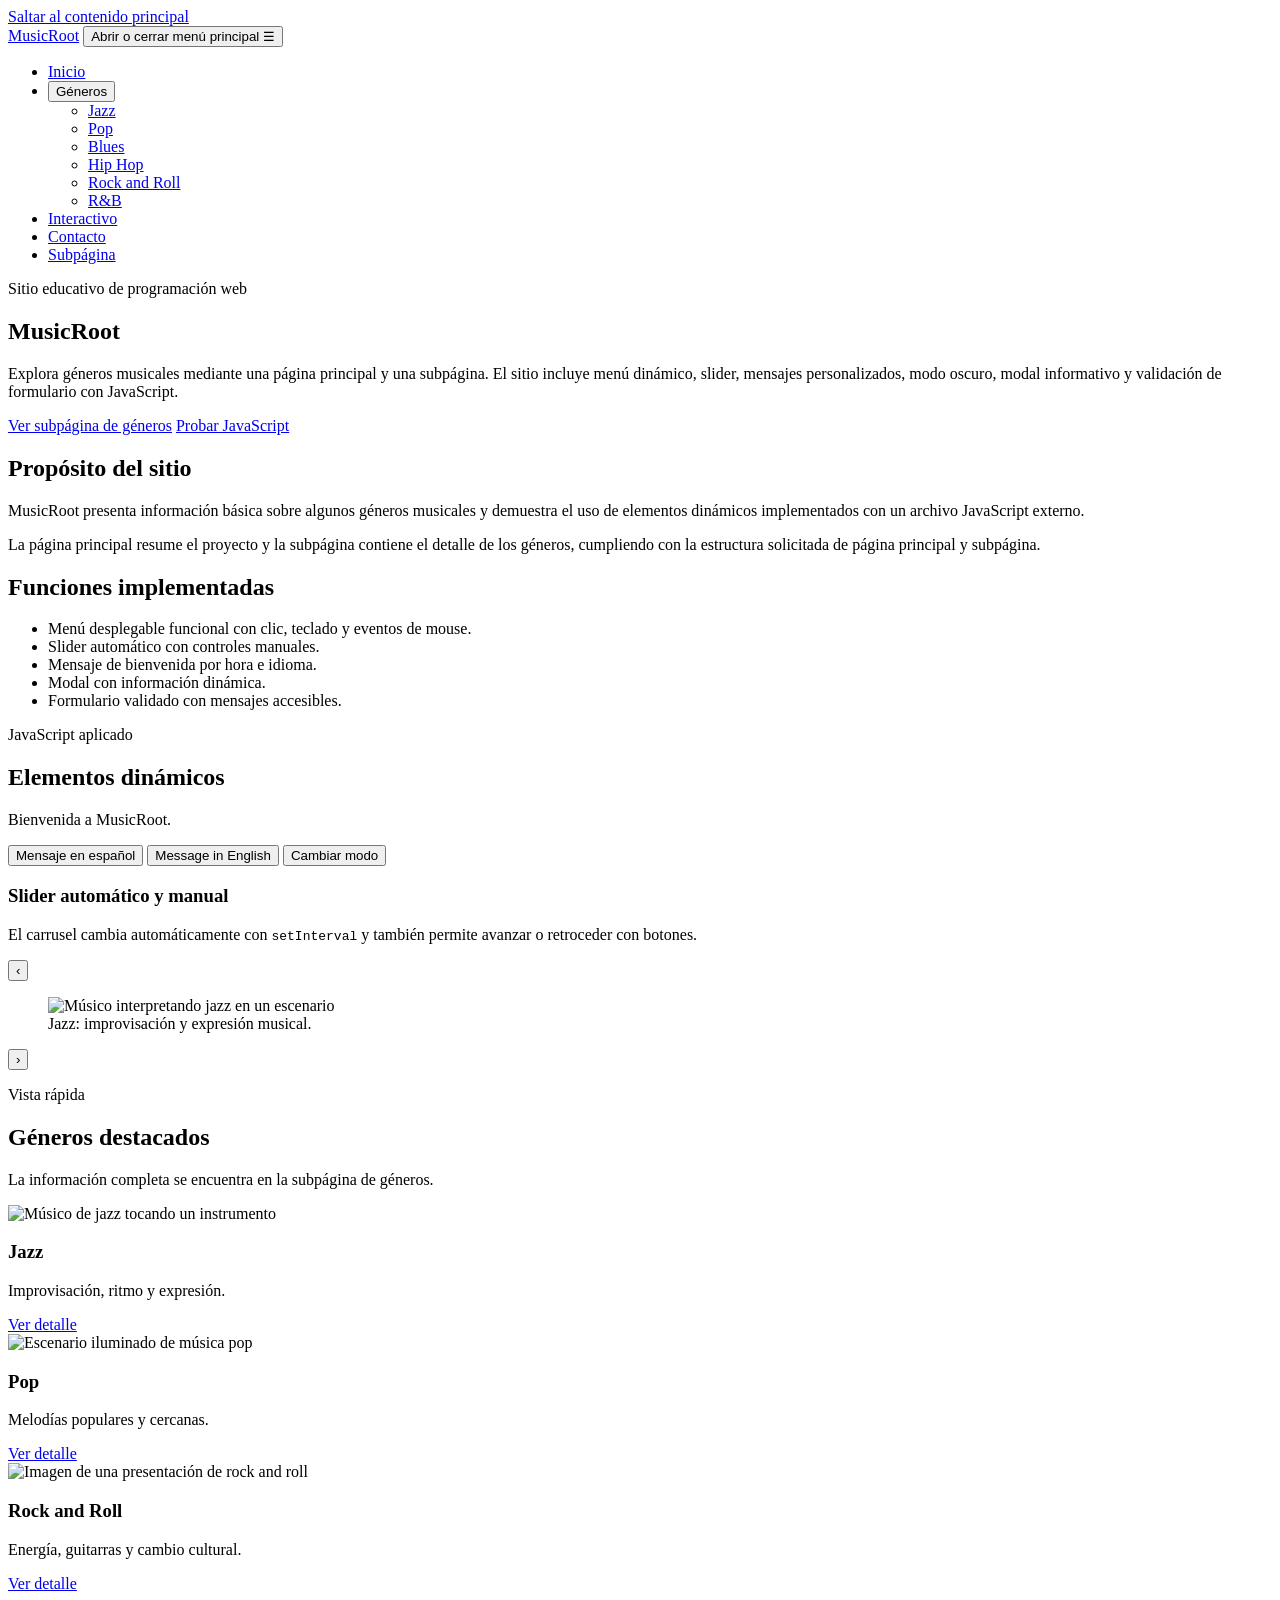
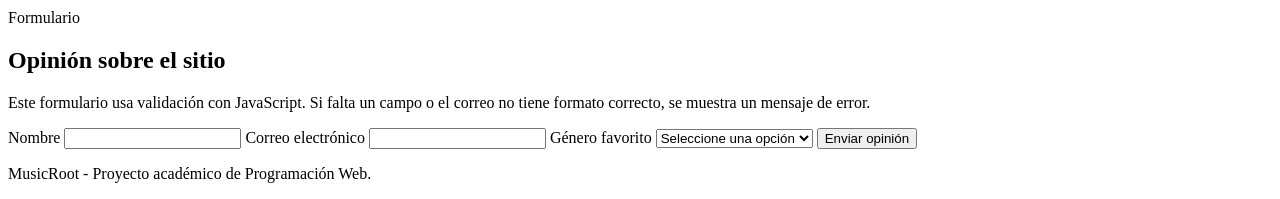
==== index.html @ 88b79dc2 "Add files via upload" ====
<!DOCTYPE html>
<html lang="es">
<head>
  <meta charset="UTF-8">
  <meta name="viewport" content="width=device-width, initial-scale=1.0">
  <title>MusicRoot | Página principal</title>
  <meta name="description" content="Sitio web educativo sobre géneros musicales con elementos dinámicos desarrollados en JavaScript.">
  <link rel="stylesheet" href="css/style.css">
  <script src="js/app.js" defer></script>
</head>
<body>
  <a class="skip-link" href="#contenido">Saltar al contenido principal</a>

  <header class="site-header">
    <div class="header-inner">
      <a class="brand" href="index.html" aria-label="Ir a la página principal de MusicRoot">MusicRoot</a>

      <button class="nav-toggle" type="button" aria-expanded="false" aria-controls="menu-principal">
        <span class="sr-only">Abrir o cerrar menú principal</span>
        <span aria-hidden="true">☰</span>
      </button>

      <nav class="main-nav" aria-label="Menú principal">
        <ul id="menu-principal" class="nav-list">
          <li><a class="active" href="index.html">Inicio</a></li>
          <li class="has-submenu">
            <button class="submenu-btn" type="button" aria-expanded="false" aria-controls="submenu-generos">Géneros</button>
            <ul id="submenu-generos" class="submenu" aria-label="Submenú de géneros musicales">
              <li><a href="generos.html#jazz">Jazz</a></li>
              <li><a href="generos.html#pop">Pop</a></li>
              <li><a href="generos.html#blues">Blues</a></li>
              <li><a href="generos.html#hiphop">Hip Hop</a></li>
              <li><a href="generos.html#rock">Rock and Roll</a></li>
              <li><a href="generos.html#rnb">R&amp;B</a></li>
            </ul>
          </li>
          <li><a href="#interactivo">Interactivo</a></li>
          <li><a href="#contacto">Contacto</a></li>
          <li><a href="generos.html">Subpágina</a></li>
        </ul>
      </nav>
    </div>
  </header>

  <main id="contenido">
    <section class="hero" aria-labelledby="titulo-principal">
      <div class="hero-content">
        <p class="eyebrow">Sitio educativo de programación web</p>
        <h1 id="titulo-principal">MusicRoot</h1>
        <p>Explora géneros musicales mediante una página principal y una subpágina. El sitio incluye menú dinámico, slider, mensajes personalizados, modo oscuro, modal informativo y validación de formulario con JavaScript.</p>
        <div class="hero-actions">
          <a class="btn primary" href="generos.html">Ver subpágina de géneros</a>
          <a class="btn secondary" href="#interactivo">Probar JavaScript</a>
        </div>
      </div>
    </section>

    <section class="intro-section" aria-labelledby="titulo-sitio">
      <div class="section-wrapper two-columns">
        <article class="card">
          <h2 id="titulo-sitio">Propósito del sitio</h2>
          <p>MusicRoot presenta información básica sobre algunos géneros musicales y demuestra el uso de elementos dinámicos implementados con un archivo JavaScript externo.</p>
          <p>La página principal resume el proyecto y la subpágina contiene el detalle de los géneros, cumpliendo con la estructura solicitada de página principal y subpágina.</p>
        </article>
        <article class="card accent-card">
          <h2>Funciones implementadas</h2>
          <ul class="check-list">
            <li>Menú desplegable funcional con clic, teclado y eventos de mouse.</li>
            <li>Slider automático con controles manuales.</li>
            <li>Mensaje de bienvenida por hora e idioma.</li>
            <li>Modal con información dinámica.</li>
            <li>Formulario validado con mensajes accesibles.</li>
          </ul>
        </article>
      </div>
    </section>

    <section id="interactivo" class="interactive-section" aria-labelledby="titulo-interactivo">
      <div class="section-wrapper">
        <div class="section-heading">
          <p class="eyebrow">JavaScript aplicado</p>
          <h2 id="titulo-interactivo">Elementos dinámicos</h2>
          <p id="welcome-message" class="welcome-message" aria-live="polite">Bienvenida a MusicRoot.</p>
        </div>

        <div class="controls-row" aria-label="Controles interactivos">
          <button type="button" class="lang-btn" data-lang="es">Mensaje en español</button>
          <button type="button" class="lang-btn" data-lang="en">Message in English</button>
          <button type="button" id="theme-toggle" class="theme-btn" aria-pressed="false">Cambiar modo</button>
        </div>

        <article class="slider-card" aria-labelledby="titulo-slider">
          <div class="slider-copy">
            <h3 id="titulo-slider">Slider automático y manual</h3>
            <p>El carrusel cambia automáticamente con <code>setInterval</code> y también permite avanzar o retroceder con botones.</p>
          </div>
          <div class="slider" aria-roledescription="carrusel" aria-label="Slider de géneros musicales">
            <button class="slider-control prev" type="button" aria-label="Ver imagen anterior">‹</button>
            <figure>
              <img id="slider-image" src="imagenes/jazz1.jfif" alt="Músico interpretando jazz en un escenario">
              <figcaption id="slider-caption" aria-live="polite">Jazz: improvisación y expresión musical.</figcaption>
            </figure>
            <button class="slider-control next" type="button" aria-label="Ver imagen siguiente">›</button>
          </div>
        </article>
      </div>
    </section>

    <section class="preview-section" aria-labelledby="titulo-preview">
      <div class="section-wrapper">
        <div class="section-heading">
          <p class="eyebrow">Vista rápida</p>
          <h2 id="titulo-preview">Géneros destacados</h2>
          <p>La información completa se encuentra en la subpágina de géneros.</p>
        </div>
        <div class="preview-grid">
          <article class="genre-preview">
            <img src="imagenes/jazzmusico.jfif" alt="Músico de jazz tocando un instrumento">
            <h3>Jazz</h3>
            <p>Improvisación, ritmo y expresión.</p>
            <a href="generos.html#jazz">Ver detalle</a>
          </article>
          <article class="genre-preview">
            <img src="imagenes/popescenario.jfif" alt="Escenario iluminado de música pop">
            <h3>Pop</h3>
            <p>Melodías populares y cercanas.</p>
            <a href="generos.html#pop">Ver detalle</a>
          </article>
          <article class="genre-preview">
            <img src="imagenes/Rock1.jfif" alt="Imagen de una presentación de rock and roll">
            <h3>Rock and Roll</h3>
            <p>Energía, guitarras y cambio cultural.</p>
            <a href="generos.html#rock">Ver detalle</a>
          </article>
        </div>
      </div>
    </section>

    <section id="contacto" class="contact-section" aria-labelledby="titulo-contacto">
      <div class="section-wrapper contact-layout">
        <div>
          <p class="eyebrow">Formulario</p>
          <h2 id="titulo-contacto">Opinión sobre el sitio</h2>
          <p>Este formulario usa validación con JavaScript. Si falta un campo o el correo no tiene formato correcto, se muestra un mensaje de error.</p>
        </div>
        <form id="contact-form" class="contact-form" novalidate>
          <label for="name">Nombre</label>
          <input id="name" name="name" type="text" autocomplete="name" required>

          <label for="email">Correo electrónico</label>
          <input id="email" name="email" type="email" autocomplete="email" required>

          <label for="favorite">Género favorito</label>
          <select id="favorite" name="favorite" required>
            <option value="">Seleccione una opción</option>
            <option value="Jazz">Jazz</option>
            <option value="Pop">Pop</option>
            <option value="Blues">Blues</option>
            <option value="Hip Hop">Hip Hop</option>
            <option value="Rock and Roll">Rock and Roll</option>
            <option value="R&B">R&amp;B</option>
          </select>

          <button type="submit" class="btn primary">Enviar opinión</button>
          <p id="form-message" class="form-message" aria-live="polite"></p>
        </form>
      </div>
    </section>
  </main>

  <div id="info-modal" class="modal" hidden role="dialog" aria-modal="true" aria-labelledby="modal-title">
    <div class="modal-box">
      <button class="modal-close" type="button" aria-label="Cerrar ventana informativa">×</button>
      <h2 id="modal-title">Información</h2>
      <p id="modal-text"></p>
    </div>
  </div>

  <footer class="site-footer">
    <p>MusicRoot - Proyecto académico de Programación Web.</p>
  </footer>
</body>
</html>
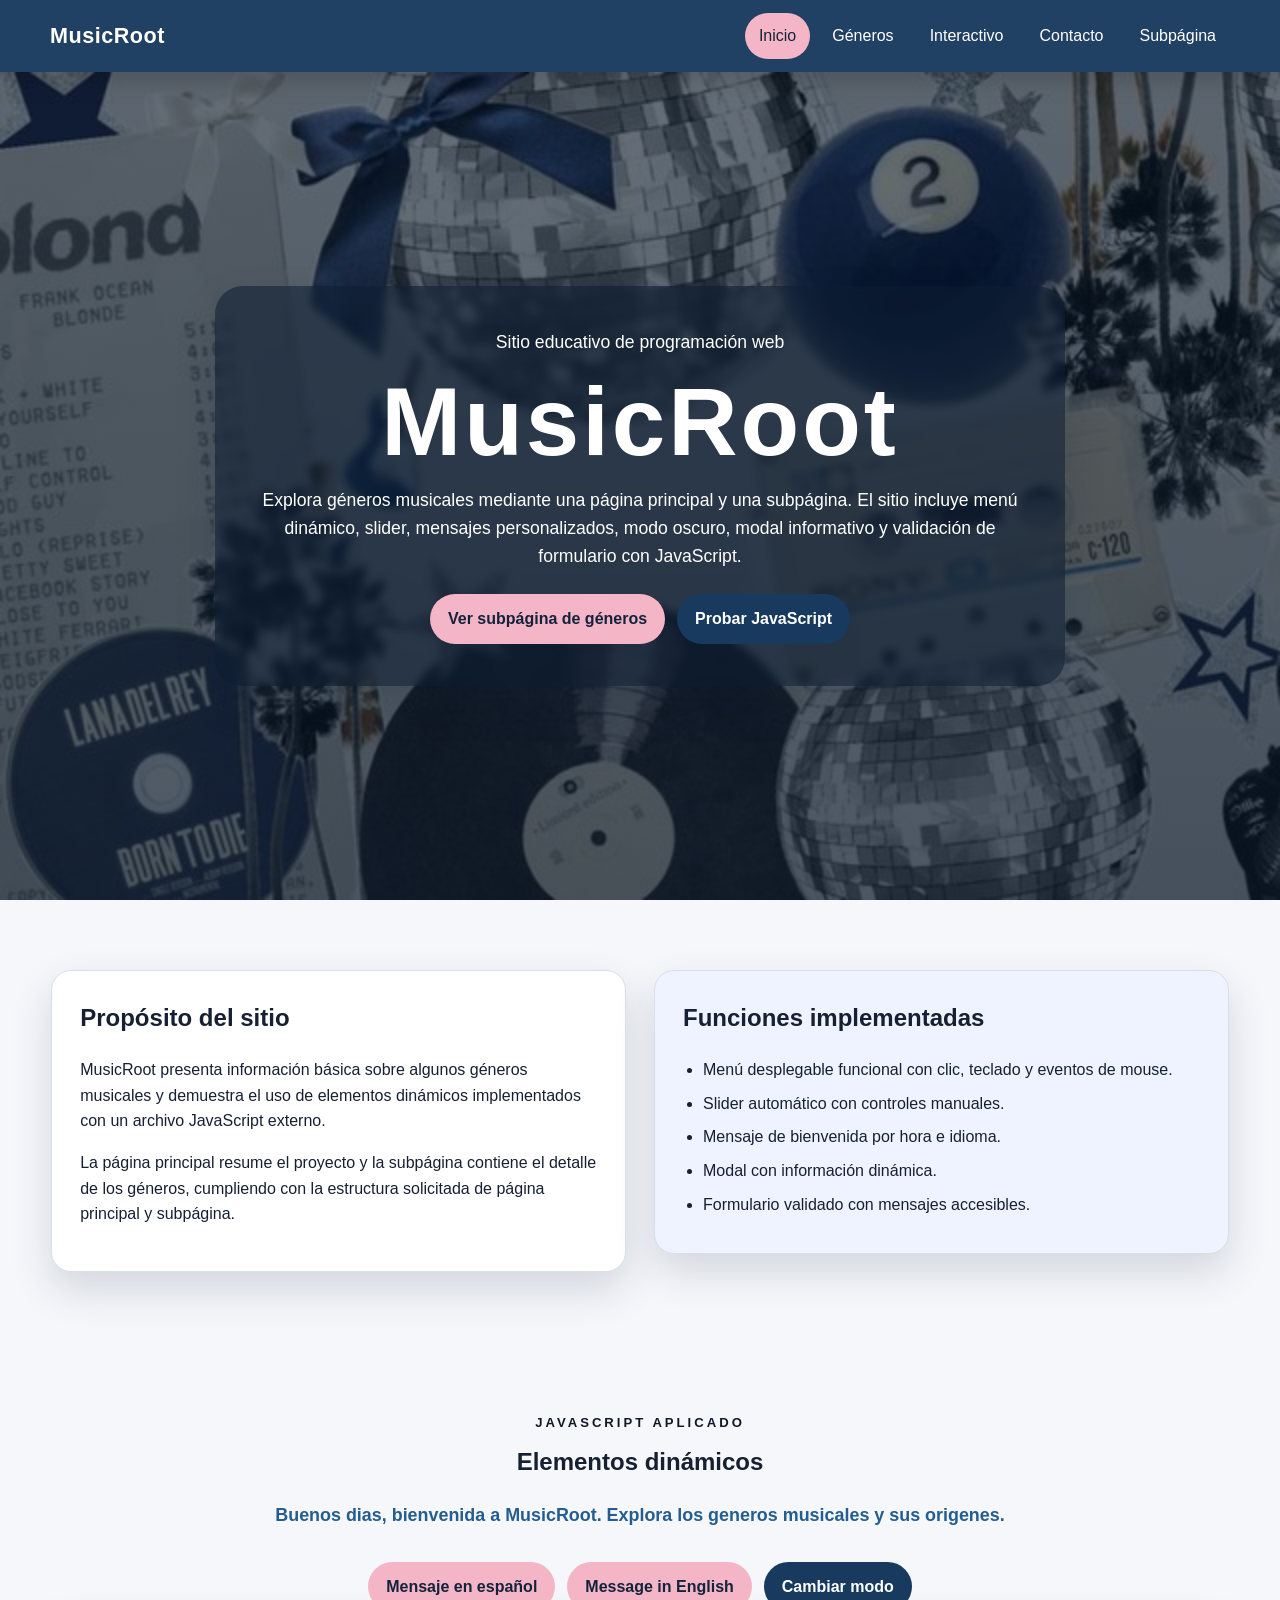
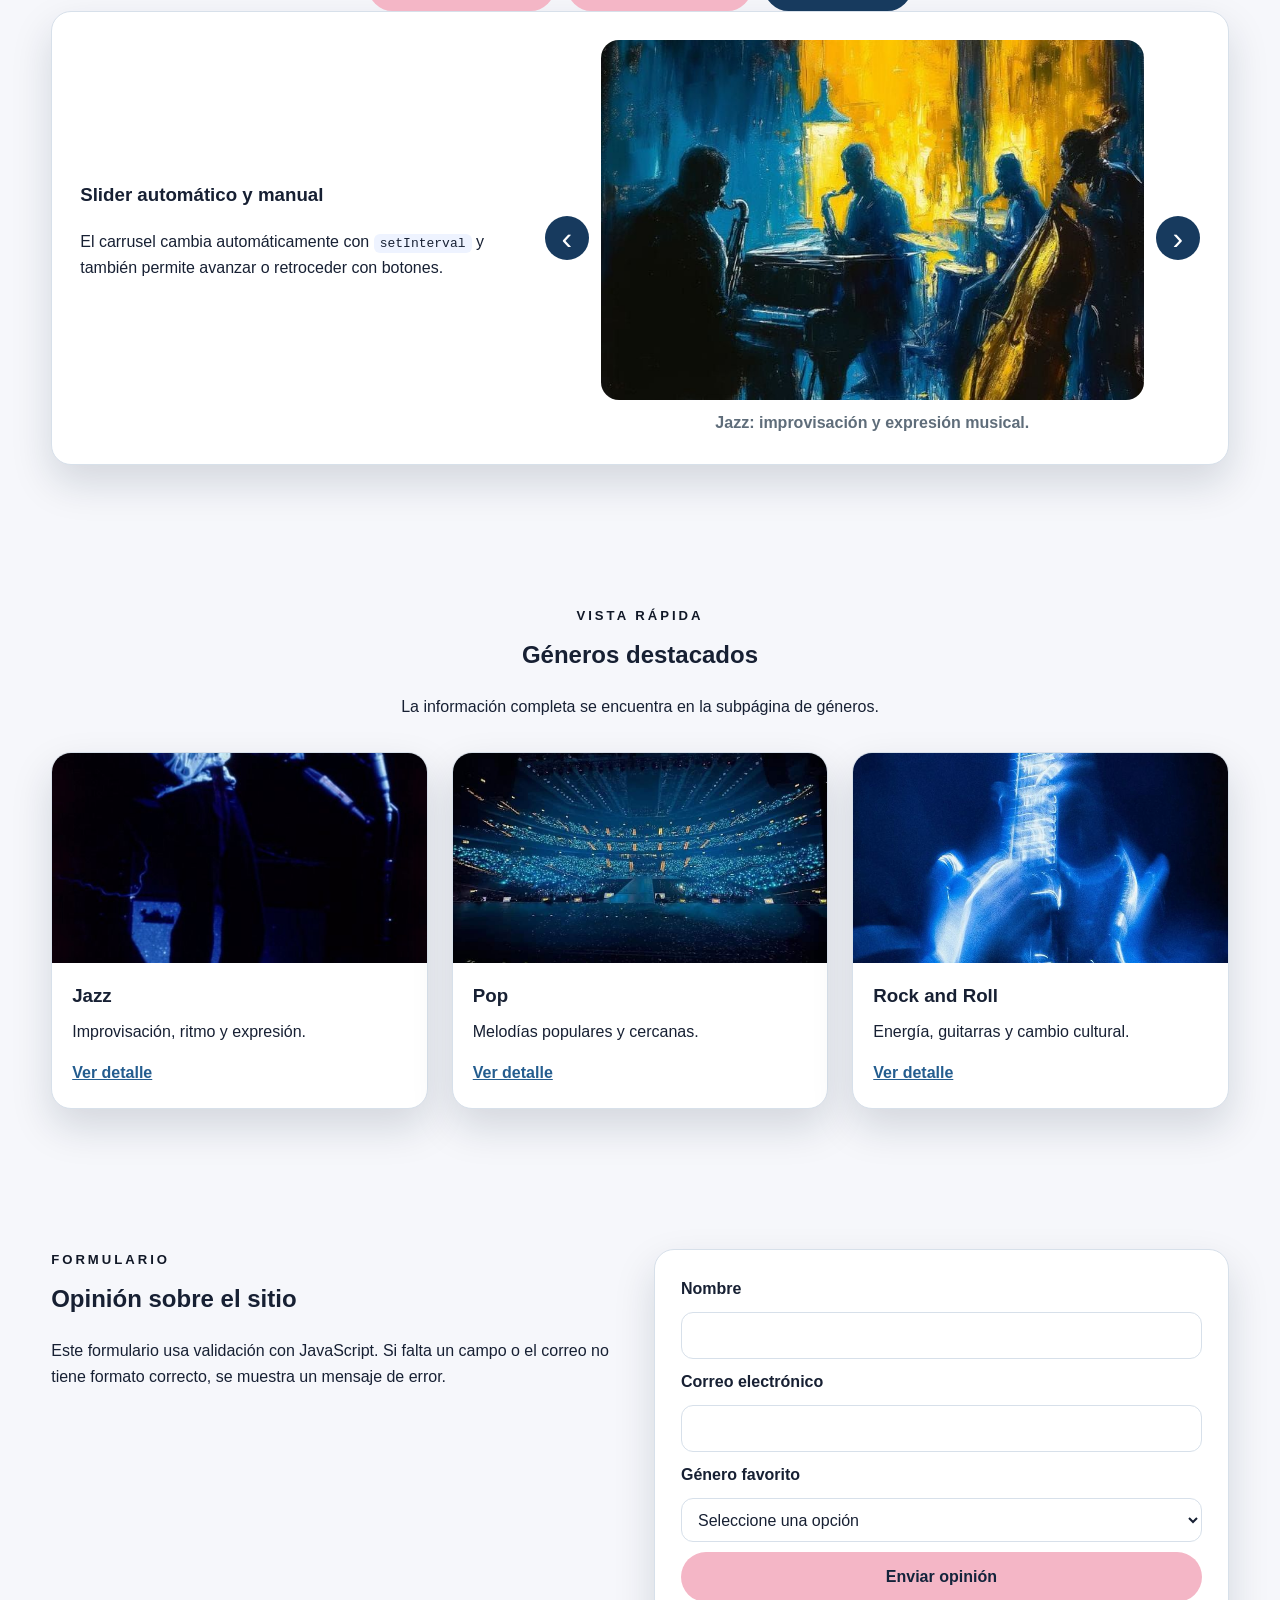
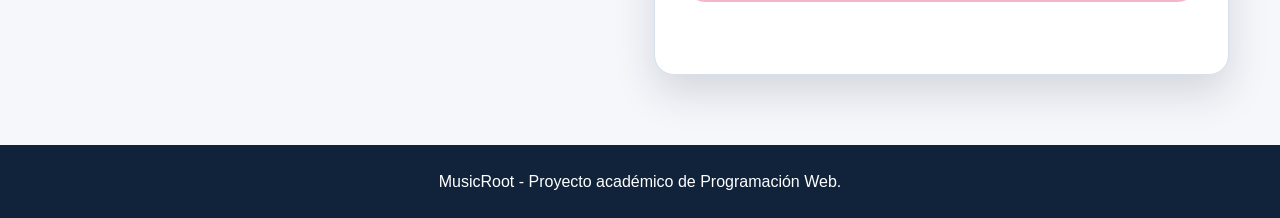
==== commit 96043a9b: "Update index.html Cambio en la clase del titulo para que no entre en conflicto con los otros títulos" ====
--- a/index.html
+++ b/index.html
@@ -45,7 +45,7 @@
   <main id="contenido">
     <section class="hero" aria-labelledby="titulo-principal">
       <div class="hero-content">
-        <p class="eyebrow">Sitio educativo de programación web</p>
+        <p class="eyebrow_title">Sitio educativo de programación web</p>
         <h1 id="titulo-principal">MusicRoot</h1>
         <p>Explora géneros musicales mediante una página principal y una subpágina. El sitio incluye menú dinámico, slider, mensajes personalizados, modo oscuro, modal informativo y validación de formulario con JavaScript.</p>
         <div class="hero-actions">
--- a/css/style.css
+++ b/css/style.css
@@ -0,0 +1,544 @@
+:root{
+  --bg:#f6f7fb;
+  --surface:#ffffff;
+  --surface-2:#eef3ff;
+  --text:#172033;
+  --muted:#5f6d7a;
+  --primary:#173a5e;
+  --primary-2:#245d8f;
+  --accent:#f4b6c6;
+  --accent-2:#111827;
+  --border:#d7e0ea;
+  --shadow:0 18px 40px rgba(12, 31, 53, .15);
+  --radius:20px;
+}
+
+body.dark-mode{
+  --bg:#0f1724;
+  --surface:#172235;
+  --surface-2:#21314a;
+  --text:#f5f7fb;
+  --muted:#c4cfda;
+  --primary:#6fb6ff;
+  --primary-2:#92c9ff;
+  --accent:#f4b6c6;
+  --accent-2:#ffda82;
+  --border:#33445c;
+  --shadow:0 18px 40px rgba(0, 0, 0, .35);
+}
+
+*{box-sizing:border-box}
+
+html{scroll-behavior:smooth}
+
+body{
+  margin:0;
+  font-family:Arial, Helvetica, sans-serif;
+  background:var(--bg);
+  color:var(--text);
+  line-height:1.6;
+}
+
+a{color:inherit}
+
+img{max-width:100%;display:block}
+
+button,input,select{font:inherit}
+
+.skip-link{
+  position:absolute;
+  left:-999px;
+  top:10px;
+  background:var(--accent-2);
+  color:#111827;
+  padding:10px 16px;
+  border-radius:10px;
+  z-index:9999;
+}
+
+.skip-link:focus{left:10px}
+
+.sr-only{
+  position:absolute;
+  width:1px;
+  height:1px;
+  padding:0;
+  margin:-1px;
+  overflow:hidden;
+  clip:rect(0,0,0,0);
+  white-space:nowrap;
+  border:0;
+}
+
+:focus-visible{
+  outline:3px solid var(--accent-2);
+  outline-offset:3px;
+}
+
+.site-header{
+  position:sticky;
+  top:0;
+  z-index:1000;
+  background:rgba(23,58,94,.96);
+  color:#fff;
+  box-shadow:0 8px 24px rgba(0,0,0,.18);
+}
+
+.header-inner{
+  width:min(1180px, 94%);
+  margin:0 auto;
+  min-height:72px;
+  display:flex;
+  align-items:center;
+  justify-content:space-between;
+  gap:20px;
+}
+
+.brand{
+  font-size:1.35rem;
+  font-weight:800;
+  letter-spacing:.5px;
+  text-decoration:none;
+}
+
+.nav-toggle{
+  display:none;
+  width:46px;
+  height:42px;
+  border:1px solid rgba(255,255,255,.35);
+  background:transparent;
+  color:#fff;
+  border-radius:12px;
+  cursor:pointer;
+}
+
+.nav-list{
+  list-style:none;
+  display:flex;
+  align-items:center;
+  gap:8px;
+  margin:0;
+  padding:0;
+}
+
+.nav-list a,
+.submenu-btn{
+  display:inline-flex;
+  align-items:center;
+  min-height:42px;
+  border:0;
+  background:transparent;
+  color:#fff;
+  text-decoration:none;
+  padding:10px 14px;
+  border-radius:999px;
+  cursor:pointer;
+}
+
+.nav-list a:hover,
+.submenu-btn:hover,
+.nav-list a:focus-visible,
+.submenu-btn:focus-visible,
+.nav-list .active,
+.submenu-btn.active,
+.submenu-btn[aria-expanded="true"]{
+  background:var(--accent);
+  color:#13233b;
+}
+
+.has-submenu{position:relative}
+
+.submenu{
+  position:absolute;
+  top:calc(100% + 0px);
+  left:0;
+  min-width:220px;
+  display:none;
+  list-style:none;
+  margin:0;
+  padding:10px;
+  background:#173a5e;
+  border:1px solid rgba(255,255,255,.18);
+  border-radius:18px;
+  box-shadow:var(--shadow);
+}
+
+.submenu.open{display:block}
+
+.submenu a{
+  width:100%;
+  justify-content:flex-start;
+  border-radius:12px;
+}
+
+.section-wrapper{
+  width:min(1180px, 92%);
+  margin:0 auto;
+}
+
+.hero{
+  min-height:calc(100vh - 72px);
+  display:grid;
+  place-items:center;
+  padding:72px 0;
+  background:linear-gradient(rgba(8,23,39,.62), rgba(8,23,39,.72)), url('../imagenes/fondoinicio.jfif') center/cover no-repeat;
+  color:#fff;
+}
+
+.hero-content{
+  width:min(850px, 92%);
+  text-align:center;
+  background:rgba(14,30,50,.56);
+  padding:42px 32px;
+  border-radius:28px;
+  box-shadow:var(--shadow);
+  backdrop-filter:blur(4px);
+}
+
+.eyebrow{
+  text-transform:uppercase;
+  letter-spacing:3px;
+  font-size:.82rem;
+  font-weight:700;
+  color:var(--accent-2);
+  margin:0 0 10px;
+}
+
+h1,h2,h3,p{margin-top:0}
+
+.hero h1,
+.subpage-hero h1{
+  margin:0 0 16px;
+  font-size:clamp(2.8rem, 8vw, 6rem);
+  line-height:1;
+  letter-spacing:3px;
+}
+
+.hero p{font-size:1.1rem}
+
+.hero-actions,
+.controls-row,
+.filter-controls{
+  display:flex;
+  flex-wrap:wrap;
+  justify-content:center;
+  gap:12px;
+  margin-top:24px;
+}
+
+.btn,
+.lang-btn,
+.theme-btn,
+.filter-btn,
+.pill-btn{
+  border:0;
+  border-radius:999px;
+  padding:12px 18px;
+  font-weight:700;
+  cursor:pointer;
+  text-decoration:none;
+  display:inline-flex;
+  align-items:center;
+  justify-content:center;
+  min-height:44px;
+}
+
+.btn.primary,
+.lang-btn,
+.filter-btn.active,
+.pill-btn{
+  background:var(--accent);
+  color:#13233b;
+}
+
+.btn.secondary,
+.theme-btn,
+.filter-btn{
+  background:var(--primary);
+  color:#fff;
+}
+
+.intro-section,
+.interactive-section,
+.preview-section,
+.contact-section,
+.filter-section,
+.genre-detail-section{
+  padding:70px 0;
+}
+
+.two-columns,
+.contact-layout{
+  display:grid;
+  grid-template-columns:1fr 1fr;
+  gap:28px;
+  align-items:start;
+}
+
+.card,
+.slider-card,
+.genre-preview,
+.contact-form,
+.genre-card,
+.modal-box{
+  background:var(--surface);
+  border:1px solid var(--border);
+  border-radius:var(--radius);
+  box-shadow:var(--shadow);
+}
+
+.card{padding:28px}
+
+.accent-card{background:var(--surface-2)}
+
+.check-list{padding-left:20px;margin:0}
+
+.check-list li{margin-bottom:8px}
+
+.section-heading{
+  text-align:center;
+  max-width:760px;
+  margin:0 auto 32px;
+}
+
+.welcome-message{
+  font-size:1.12rem;
+  font-weight:700;
+  color:var(--primary-2);
+}
+
+.slider-card{
+  display:grid;
+  grid-template-columns:.8fr 1.2fr;
+  gap:28px;
+  padding:28px;
+  align-items:center;
+}
+
+.slider-copy code{
+  background:var(--surface-2);
+  padding:2px 6px;
+  border-radius:6px;
+}
+
+.slider{
+  display:grid;
+  grid-template-columns:auto 1fr auto;
+  align-items:center;
+  gap:12px;
+}
+
+.slider figure{margin:0}
+
+.slider img{
+  width:100%;
+  height:360px;
+  object-fit:cover;
+  border-radius:18px;
+}
+
+.slider figcaption{
+  text-align:center;
+  margin-top:10px;
+  color:var(--muted);
+  font-weight:700;
+}
+
+.slider-control{
+  width:44px;
+  height:44px;
+  border:0;
+  border-radius:50%;
+  background:var(--primary);
+  color:#fff;
+  font-size:2rem;
+  line-height:1;
+  cursor:pointer;
+}
+
+.preview-grid,
+.genre-detail-grid{
+  display:grid;
+  grid-template-columns:repeat(3, minmax(0, 1fr));
+  gap:24px;
+}
+
+.genre-preview{overflow:hidden}
+
+.genre-preview img{
+  width:100%;
+  height:210px;
+  object-fit:cover;
+}
+
+.genre-preview h3,
+.genre-preview p,
+.genre-preview a{margin-left:20px;margin-right:20px}
+
+.genre-preview h3{margin-top:18px;margin-bottom:8px}
+
+.genre-preview a{
+  display:inline-block;
+  margin-bottom:22px;
+  color:var(--primary-2);
+  font-weight:800;
+}
+
+.contact-form{
+  padding:26px;
+  display:grid;
+  gap:10px;
+}
+
+.contact-form label{font-weight:700}
+
+.contact-form input,
+.contact-form select{
+  min-height:44px;
+  border:1px solid var(--border);
+  border-radius:12px;
+  padding:10px 12px;
+  background:var(--surface);
+  color:var(--text);
+}
+
+.form-message{
+  min-height:28px;
+  margin:8px 0 0;
+  font-weight:700;
+}
+
+.form-message.error{color:#b3261e}
+.form-message.success{color:#146c2e}
+
+.subpage-hero{
+  padding:86px 0;
+  background:linear-gradient(135deg, #173a5e, #245d8f);
+  color:#fff;
+}
+
+.subpage-hero p{max-width:820px}
+
+.filter-section{padding-bottom:30px}
+
+.genre-card{
+  overflow:hidden;
+  display:flex;
+  flex-direction:column;
+}
+
+.genre-card[hidden]{display:none}
+
+.genre-card img{
+  width:100%;
+  height:235px;
+  object-fit:cover;
+}
+
+.genre-card-body{
+  padding:22px;
+  display:flex;
+  flex-direction:column;
+  gap:10px;
+  flex:1;
+}
+
+.genre-card .year{
+  color:var(--primary-2);
+  font-weight:800;
+  margin:0;
+}
+
+.genre-card h2{margin:0}
+
+.genre-card p{margin-bottom:8px}
+
+.pill-btn{margin-right:8px;margin-top:auto}
+
+.modal{
+  position:fixed;
+  inset:0;
+  background:rgba(4,12,22,.72);
+  z-index:2000;
+  display:grid;
+  place-items:center;
+  padding:20px;
+}
+
+.modal[hidden]{display:none}
+
+.modal-box{
+  width:min(520px, 100%);
+  padding:30px;
+  position:relative;
+}
+
+.modal-close{
+  position:absolute;
+  top:12px;
+  right:12px;
+  width:40px;
+  height:40px;
+  border:0;
+  border-radius:50%;
+  background:var(--primary);
+  color:#fff;
+  font-size:1.4rem;
+  cursor:pointer;
+}
+
+.site-footer{
+  background:#11233a;
+  color:#fff;
+  text-align:center;
+  padding:24px 16px;
+}
+
+.site-footer p{margin:0}
+
+@media (max-width: 960px){
+  .slider-card,
+  .two-columns,
+  .contact-layout{grid-template-columns:1fr}
+  .preview-grid,
+  .genre-detail-grid{grid-template-columns:repeat(2, minmax(0, 1fr))}
+}
+
+@media (max-width: 760px){
+  .header-inner{min-height:66px}
+  .nav-toggle{display:inline-grid;place-items:center}
+  .main-nav{width:100%}
+  .header-inner{flex-wrap:wrap}
+  .nav-list{
+    display:none;
+    width:100%;
+    flex-direction:column;
+    align-items:stretch;
+    padding:0 0 14px;
+  }
+  .nav-list.open{display:flex}
+  .nav-list a,
+  .submenu-btn{width:100%;justify-content:space-between;border-radius:12px}
+  .has-submenu{width:100%}
+  .submenu{
+    position:static;
+    min-width:100%;
+    margin-top:6px;
+    box-shadow:none;
+    border-radius:12px;
+    background:rgba(255,255,255,.1);
+  }
+  .hero{min-height:auto;padding:70px 0}
+  .hero-content{padding:32px 22px}
+  .intro-section,
+  .interactive-section,
+  .preview-section,
+  .contact-section,
+  .filter-section,
+  .genre-detail-section{padding:48px 0}
+  .slider{grid-template-columns:1fr}
+  .slider-control{margin:0 auto}
+  .slider img{height:260px}
+  .preview-grid,
+  .genre-detail-grid{grid-template-columns:1fr}
+}
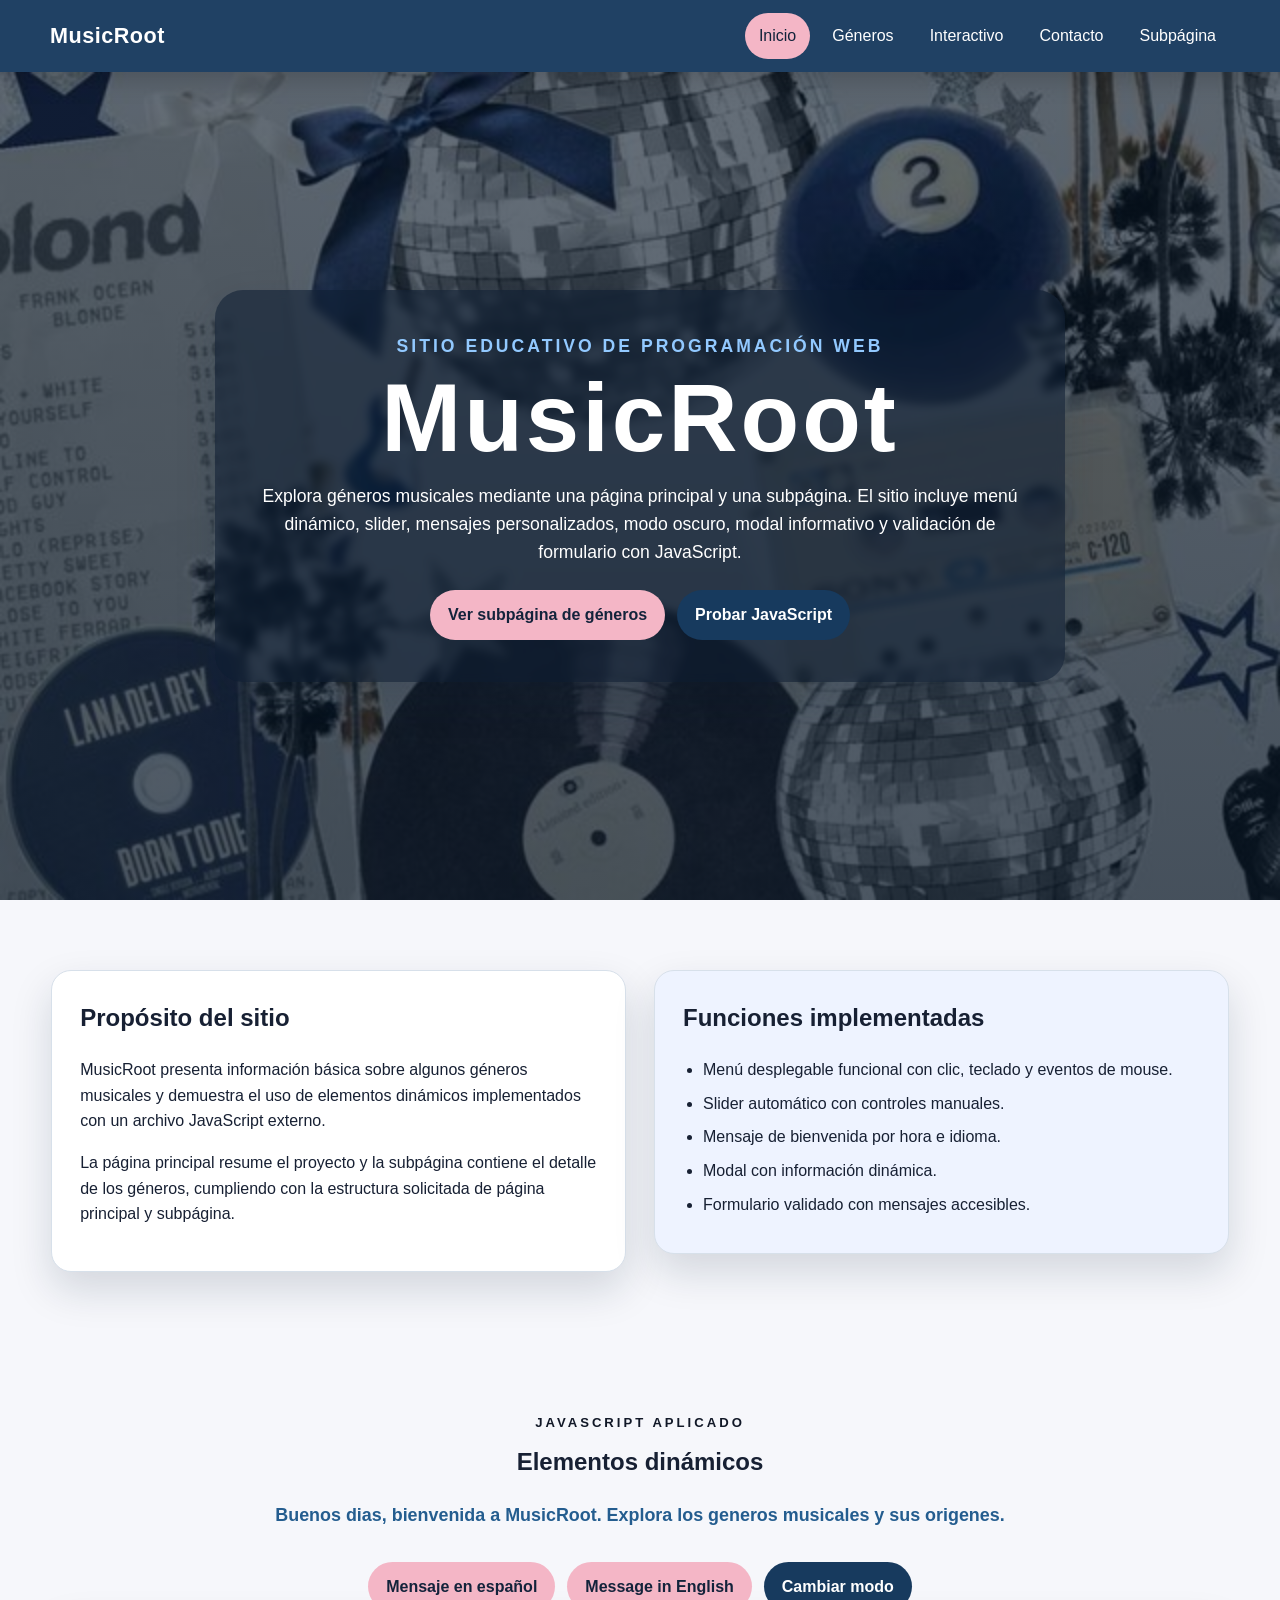
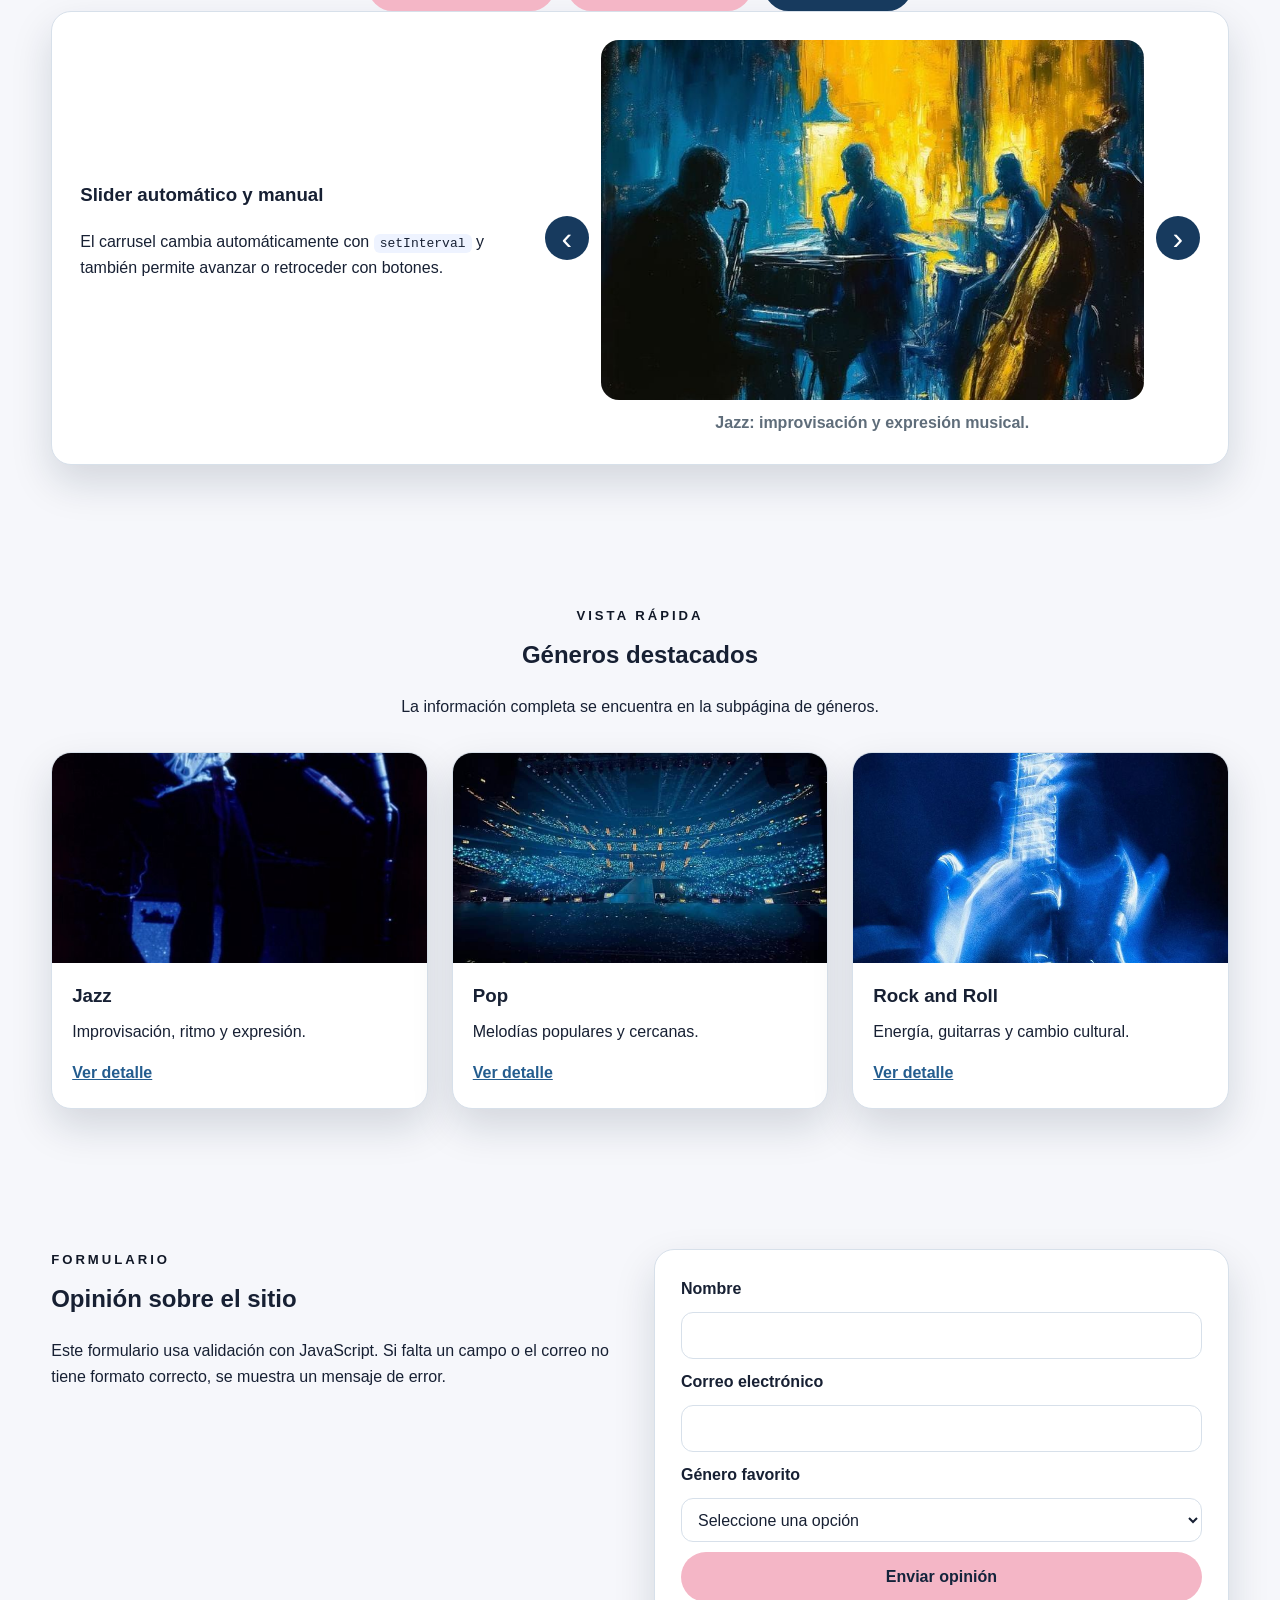
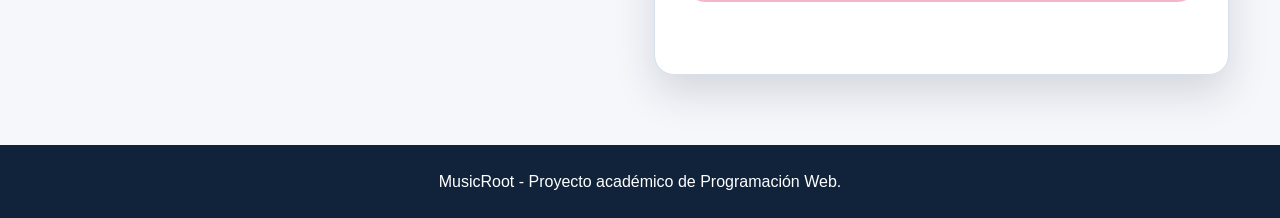
==== commit 972212fe: "Update index.html Comentario de la primera linea para eliminar problema de contraste" ====
--- a/index.html
+++ b/index.html
@@ -9,7 +9,8 @@
   <script src="js/app.js" defer></script>
 </head>
 <body>
-  <a class="skip-link" href="#contenido">Saltar al contenido principal</a>
+  <!--
+  <a class="skip-link" href="#contenido">Saltar al contenido principal</a>-->
 
   <header class="site-header">
     <div class="header-inner">
--- a/css/style.css
+++ b/css/style.css
@@ -11,6 +11,7 @@
   --border:#d7e0ea;
   --shadow:0 18px 40px rgba(12, 31, 53, .15);
   --radius:20px;
+  --accent-3:#92c9ff;
 }
 
 body.dark-mode{
@@ -24,6 +25,7 @@
   --accent:#f4b6c6;
   --accent-2:#ffda82;
   --border:#33445c;
+  --accent-3:#92c9ff;
   --shadow:0 18px 40px rgba(0, 0, 0, .35);
 }
 
@@ -203,7 +205,14 @@
   color:var(--accent-2);
   margin:0 0 10px;
 }
-
+.eyebrow_title{
+  text-transform:uppercase;
+  letter-spacing:3px;
+  font-size:.82rem;
+  font-weight:700;
+  color:var(--accent-3);
+  margin:0 0 10px;
+}
 h1,h2,h3,p{margin-top:0}
 
 .hero h1,
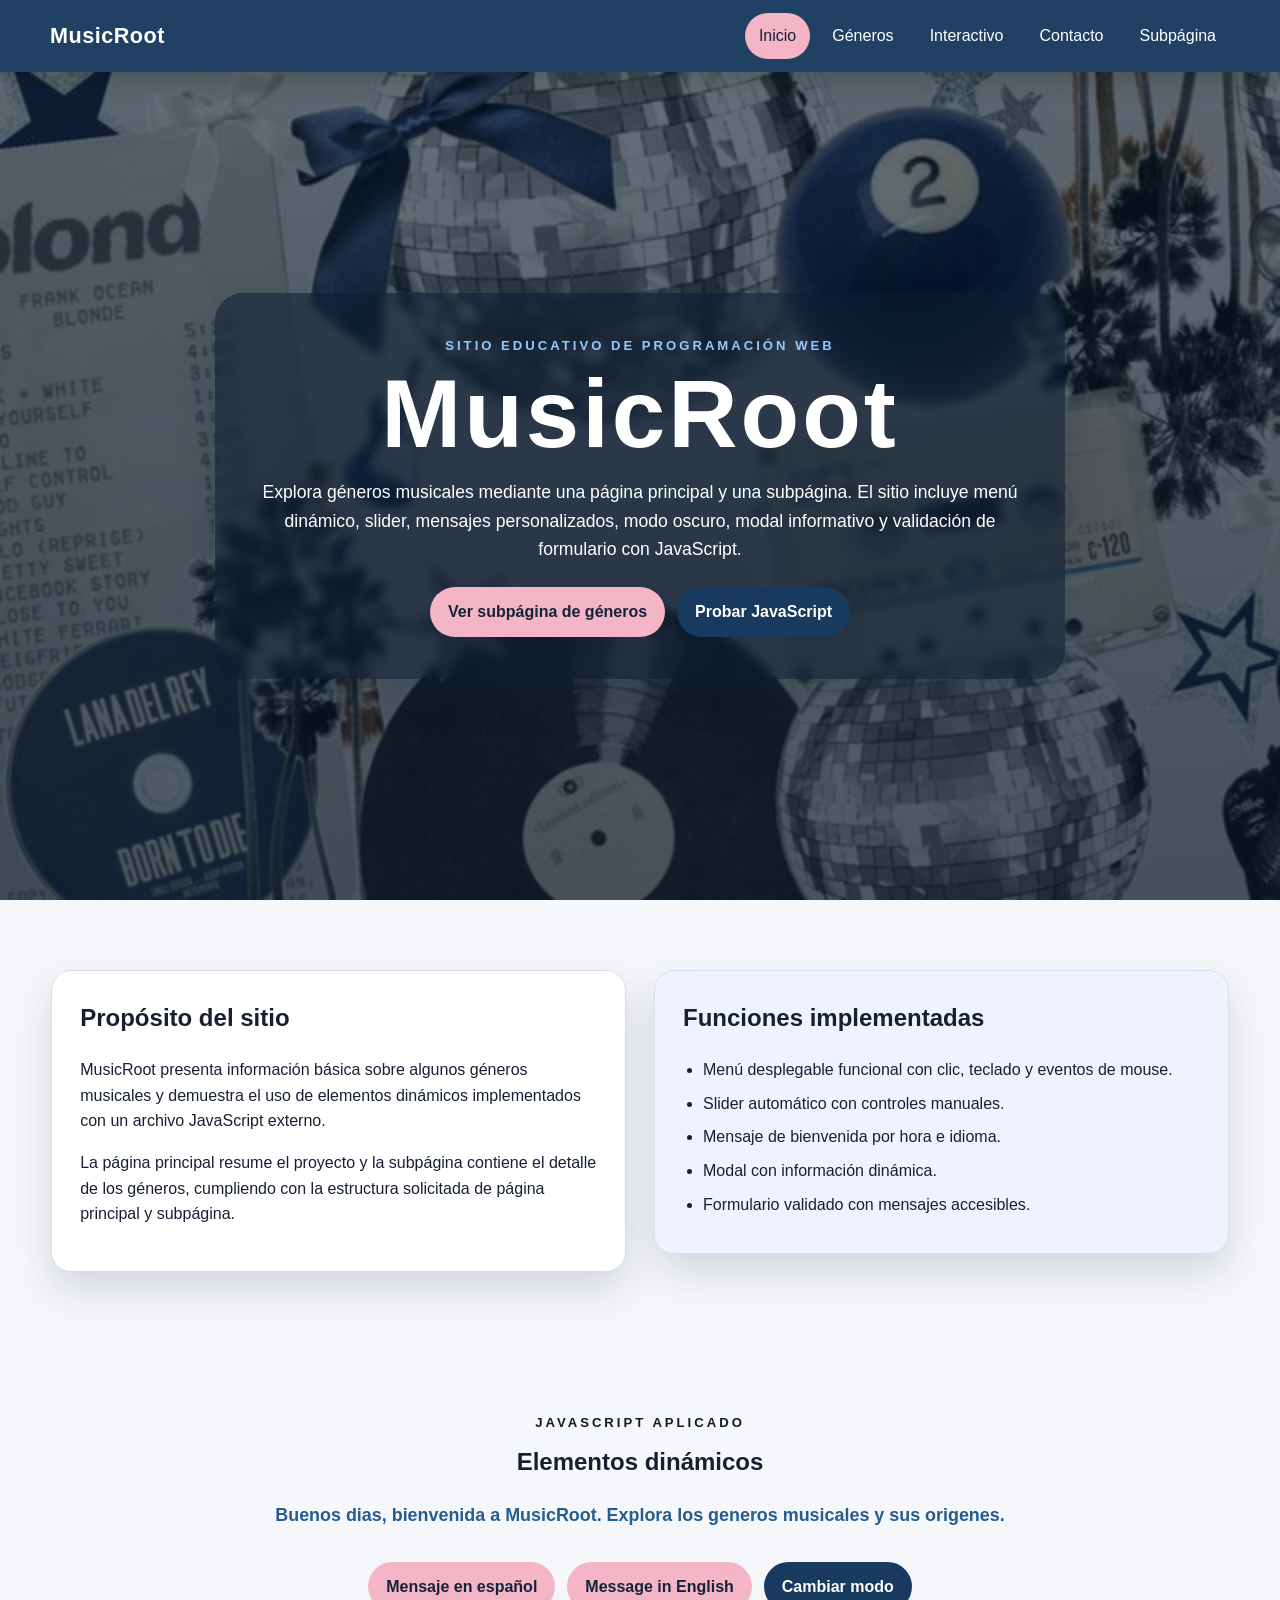
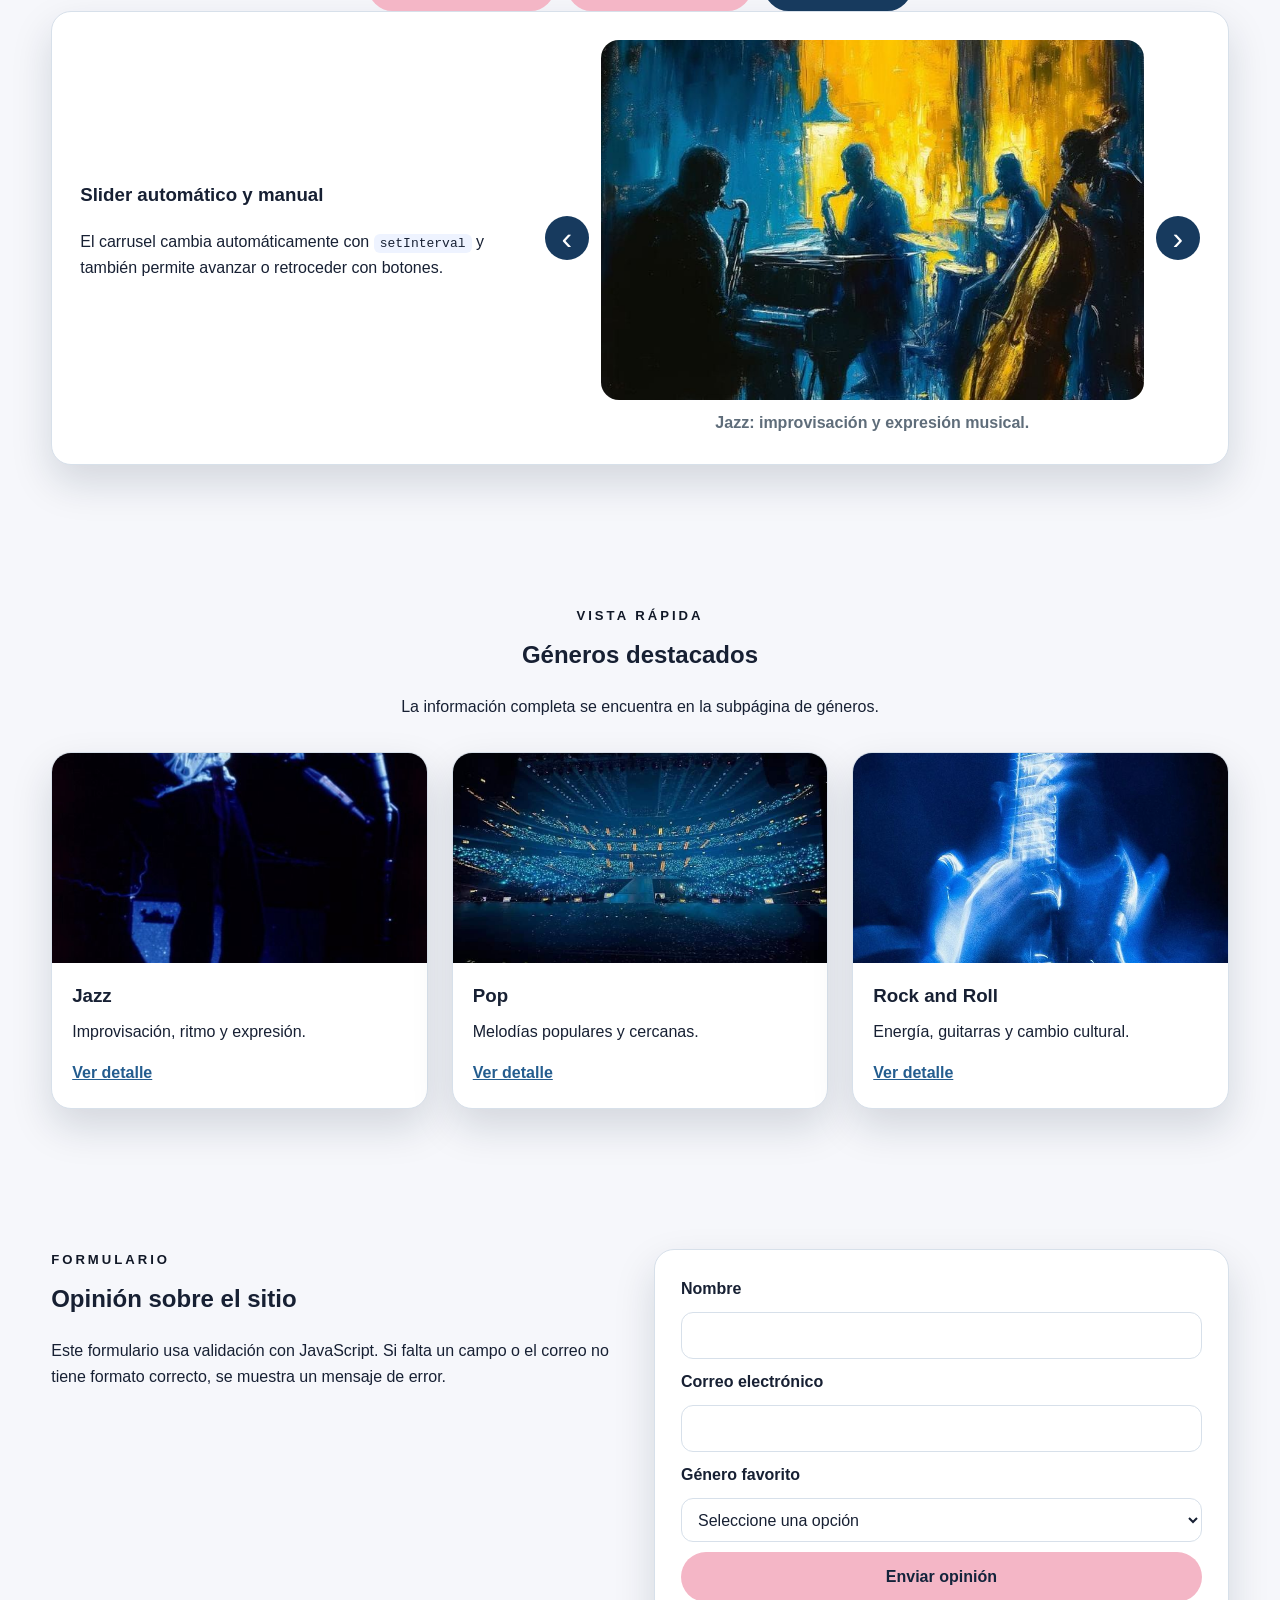
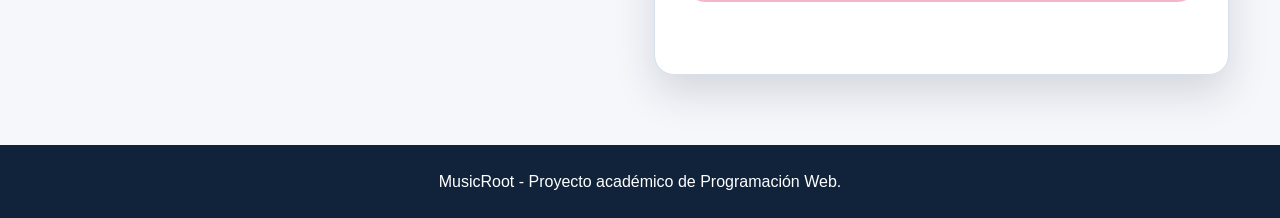
==== commit 44a4f9ac: "Update index.html Cambio etiqueta p por h2 del titulo" ====
--- a/index.html
+++ b/index.html
@@ -46,7 +46,7 @@
   <main id="contenido">
     <section class="hero" aria-labelledby="titulo-principal">
       <div class="hero-content">
-        <p class="eyebrow_title">Sitio educativo de programación web</p>
+        <h2 class="eyebrow_title">Sitio educativo de programación web</h2>
         <h1 id="titulo-principal">MusicRoot</h1>
         <p>Explora géneros musicales mediante una página principal y una subpágina. El sitio incluye menú dinámico, slider, mensajes personalizados, modo oscuro, modal informativo y validación de formulario con JavaScript.</p>
         <div class="hero-actions">
